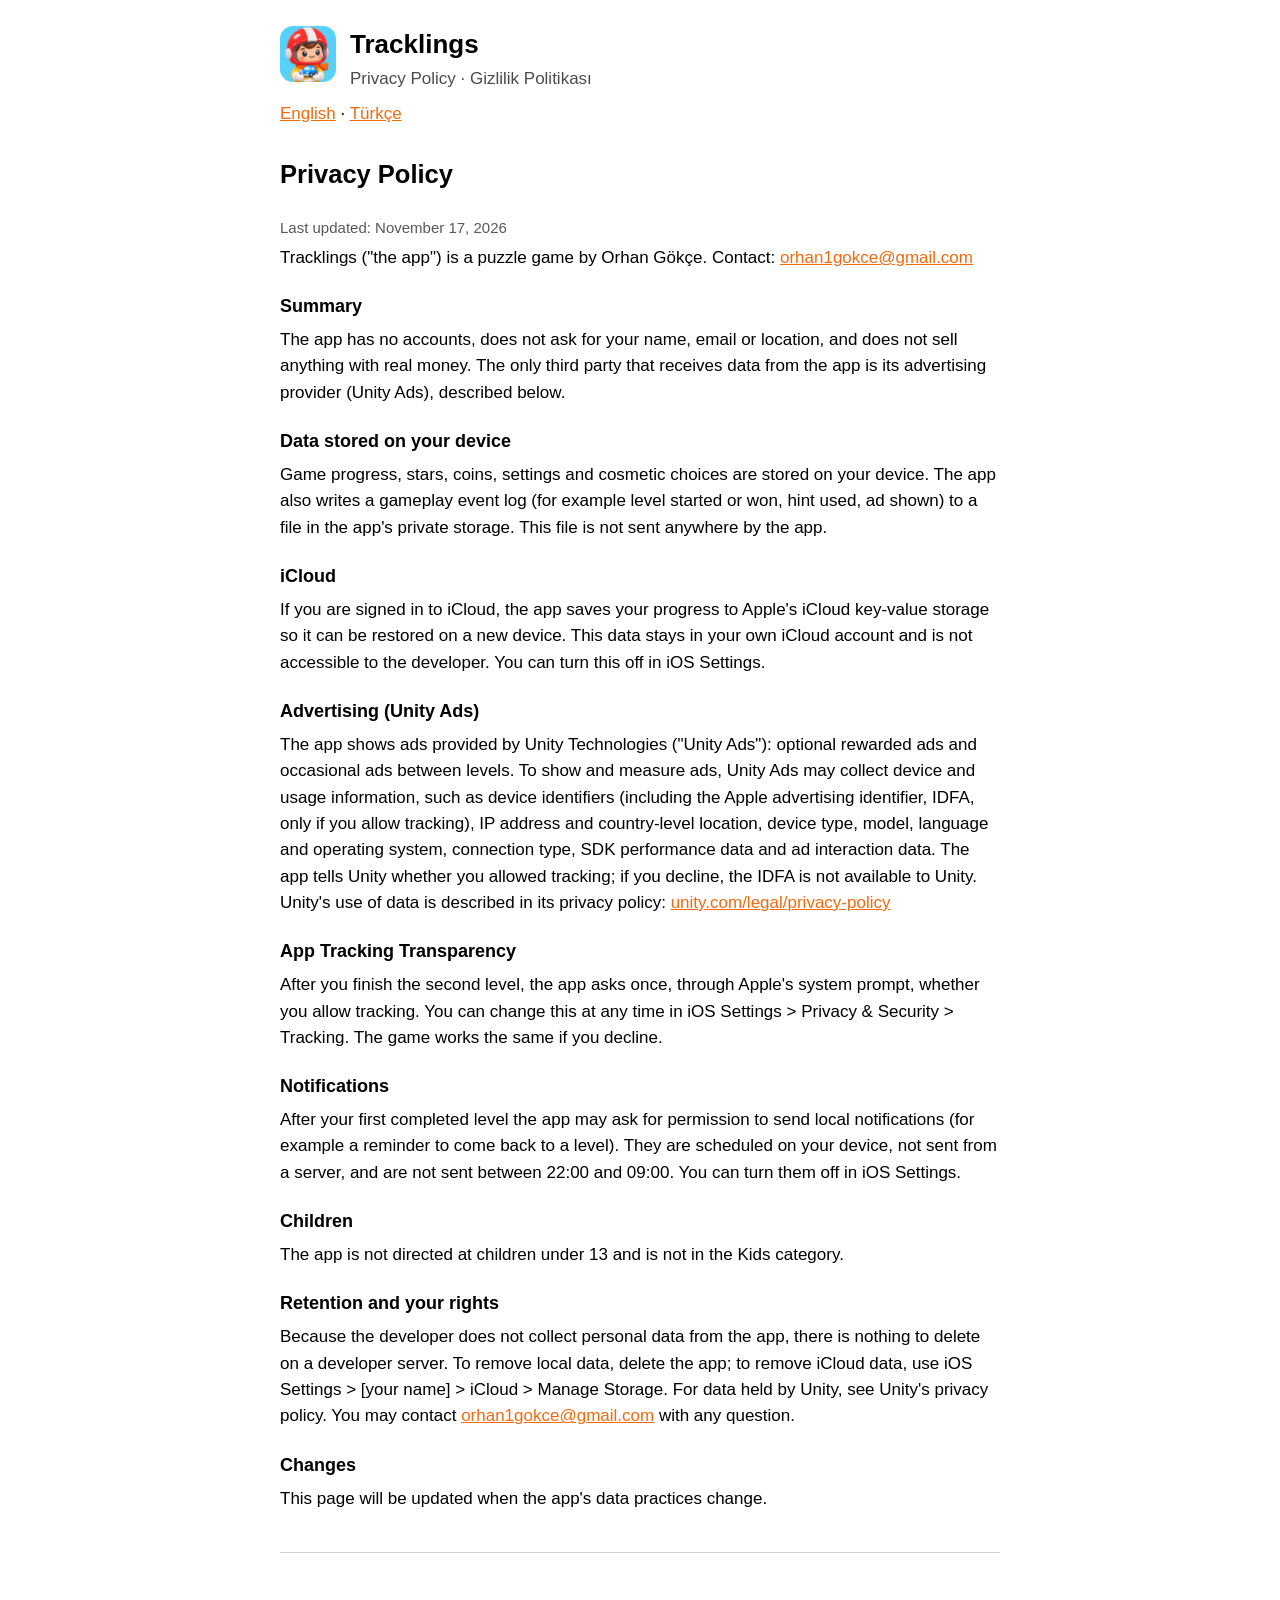
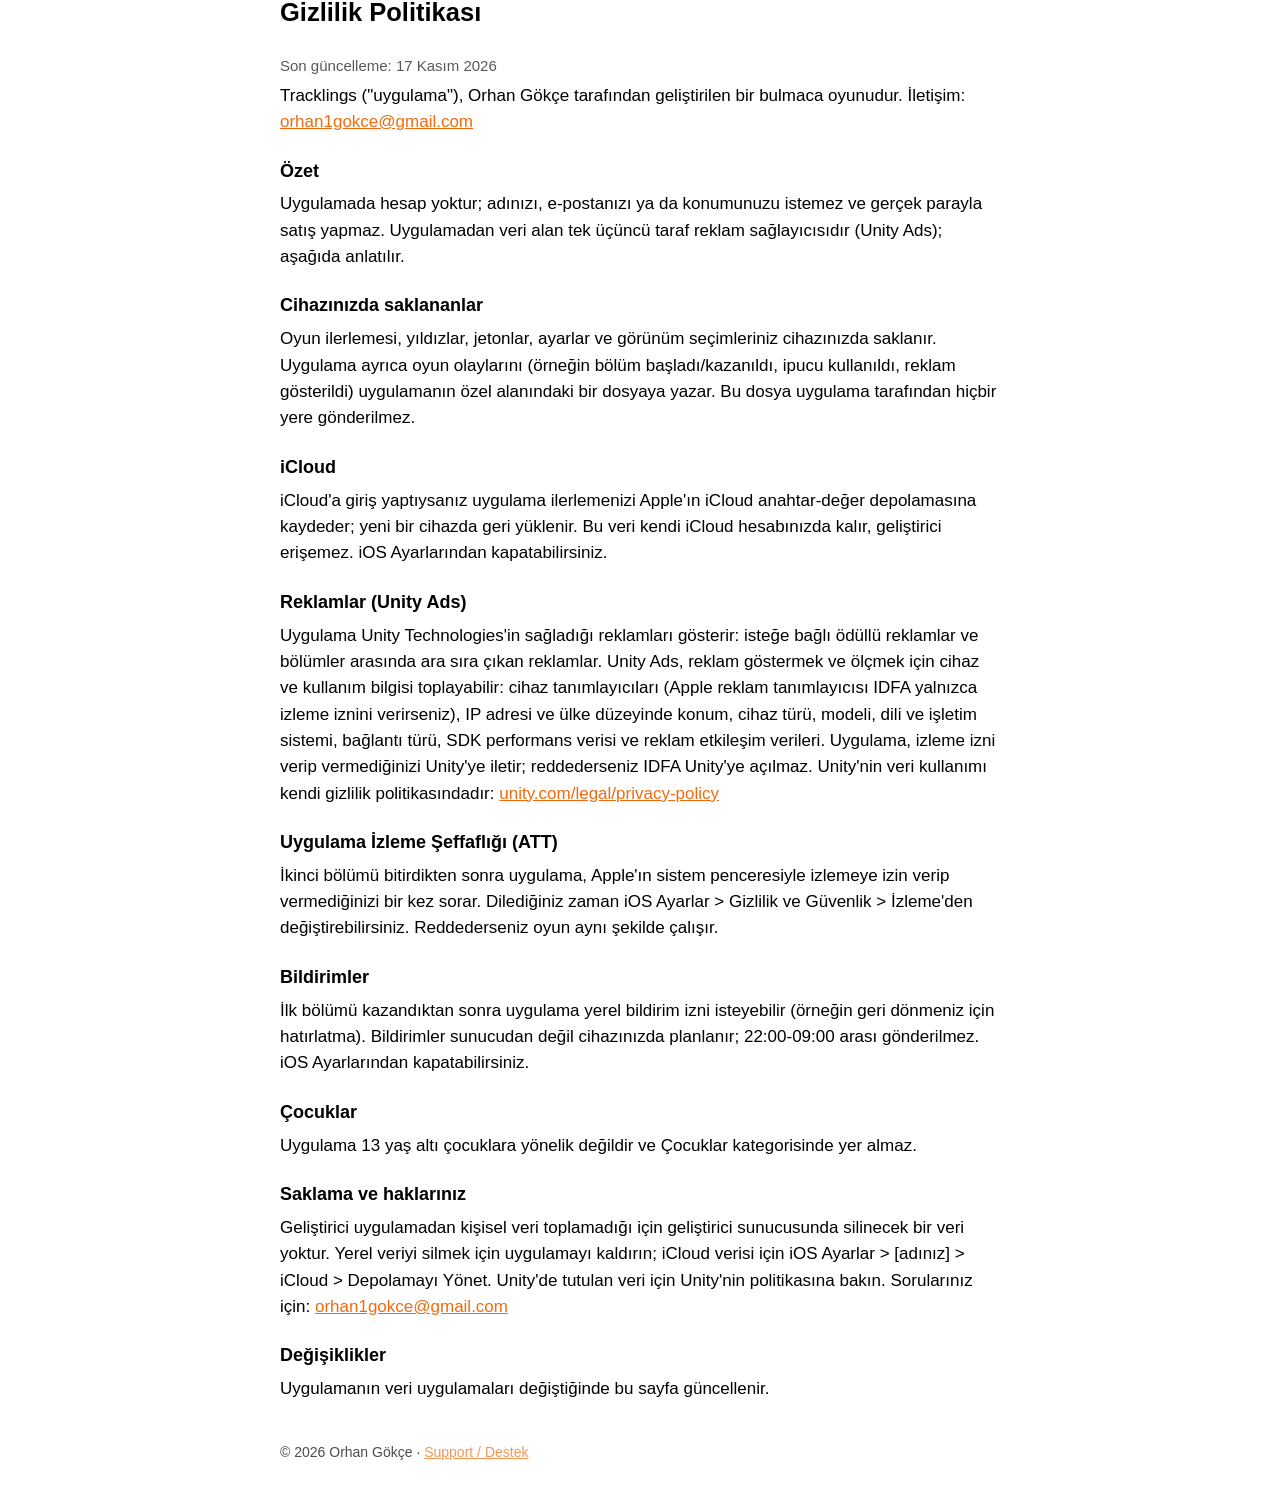
==== privacy.html @ c2fd20dd "Tracklings: privacy policy and support pages" ====
<!DOCTYPE html>
<html lang="en">
<head>
<meta charset="utf-8">
<meta name="viewport" content="width=device-width, initial-scale=1">
<title>Tracklings – Privacy Policy / Gizlilik Politikası</title>
<link rel="icon" href="icon.png">
<link rel="stylesheet" href="style.css">
</head>
<body>
<header><a href="./"><img src="icon.png" alt="" width="56" height="56"></a><div><h1>Tracklings</h1><p>Privacy Policy · Gizlilik Politikası</p></div></header>
<nav><a href="#en">English</a> · <a href="#tr">Türkçe</a></nav>
<main>
<section id="en">
<h2>Privacy Policy</h2>
<p class="muted">Last updated: November 17, 2026</p>
<p>Tracklings ("the app") is a puzzle game by Orhan Gökçe. Contact: <a href="mailto:orhan1gokce@gmail.com">orhan1gokce@gmail.com</a></p>

<h3>Summary</h3>
<p>The app has no accounts, does not ask for your name, email or location, and does not sell anything with real money. The only third party that receives data from the app is its advertising provider (Unity Ads), described below.</p>

<h3>Data stored on your device</h3>
<p>Game progress, stars, coins, settings and cosmetic choices are stored on your device. The app also writes a gameplay event log (for example level started or won, hint used, ad shown) to a file in the app's private storage. This file is not sent anywhere by the app.</p>

<h3>iCloud</h3>
<p>If you are signed in to iCloud, the app saves your progress to Apple's iCloud key-value storage so it can be restored on a new device. This data stays in your own iCloud account and is not accessible to the developer. You can turn this off in iOS Settings.</p>

<h3>Advertising (Unity Ads)</h3>
<p>The app shows ads provided by Unity Technologies ("Unity Ads"): optional rewarded ads and occasional ads between levels. To show and measure ads, Unity Ads may collect device and usage information, such as device identifiers (including the Apple advertising identifier, IDFA, only if you allow tracking), IP address and country-level location, device type, model, language and operating system, connection type, SDK performance data and ad interaction data. The app tells Unity whether you allowed tracking; if you decline, the IDFA is not available to Unity. Unity's use of data is described in its privacy policy: <a href="https://unity.com/legal/privacy-policy">unity.com/legal/privacy-policy</a></p>

<h3>App Tracking Transparency</h3>
<p>After you finish the second level, the app asks once, through Apple's system prompt, whether you allow tracking. You can change this at any time in iOS Settings &gt; Privacy &amp; Security &gt; Tracking. The game works the same if you decline.</p>

<h3>Notifications</h3>
<p>After your first completed level the app may ask for permission to send local notifications (for example a reminder to come back to a level). They are scheduled on your device, not sent from a server, and are not sent between 22:00 and 09:00. You can turn them off in iOS Settings.</p>

<h3>Children</h3>
<p>The app is not directed at children under 13 and is not in the Kids category.</p>

<h3>Retention and your rights</h3>
<p>Because the developer does not collect personal data from the app, there is nothing to delete on a developer server. To remove local data, delete the app; to remove iCloud data, use iOS Settings &gt; [your name] &gt; iCloud &gt; Manage Storage. For data held by Unity, see Unity's privacy policy. You may contact <a href="mailto:orhan1gokce@gmail.com">orhan1gokce@gmail.com</a> with any question.</p>

<h3>Changes</h3>
<p>This page will be updated when the app's data practices change.</p>
</section>

<hr>

<section id="tr" lang="tr">
<h2>Gizlilik Politikası</h2>
<p class="muted">Son güncelleme: 17 Kasım 2026</p>
<p>Tracklings ("uygulama"), Orhan Gökçe tarafından geliştirilen bir bulmaca oyunudur. İletişim: <a href="mailto:orhan1gokce@gmail.com">orhan1gokce@gmail.com</a></p>

<h3>Özet</h3>
<p>Uygulamada hesap yoktur; adınızı, e-postanızı ya da konumunuzu istemez ve gerçek parayla satış yapmaz. Uygulamadan veri alan tek üçüncü taraf reklam sağlayıcısıdır (Unity Ads); aşağıda anlatılır.</p>

<h3>Cihazınızda saklananlar</h3>
<p>Oyun ilerlemesi, yıldızlar, jetonlar, ayarlar ve görünüm seçimleriniz cihazınızda saklanır. Uygulama ayrıca oyun olaylarını (örneğin bölüm başladı/kazanıldı, ipucu kullanıldı, reklam gösterildi) uygulamanın özel alanındaki bir dosyaya yazar. Bu dosya uygulama tarafından hiçbir yere gönderilmez.</p>

<h3>iCloud</h3>
<p>iCloud'a giriş yaptıysanız uygulama ilerlemenizi Apple'ın iCloud anahtar-değer depolamasına kaydeder; yeni bir cihazda geri yüklenir. Bu veri kendi iCloud hesabınızda kalır, geliştirici erişemez. iOS Ayarlarından kapatabilirsiniz.</p>

<h3>Reklamlar (Unity Ads)</h3>
<p>Uygulama Unity Technologies'in sağladığı reklamları gösterir: isteğe bağlı ödüllü reklamlar ve bölümler arasında ara sıra çıkan reklamlar. Unity Ads, reklam göstermek ve ölçmek için cihaz ve kullanım bilgisi toplayabilir: cihaz tanımlayıcıları (Apple reklam tanımlayıcısı IDFA yalnızca izleme iznini verirseniz), IP adresi ve ülke düzeyinde konum, cihaz türü, modeli, dili ve işletim sistemi, bağlantı türü, SDK performans verisi ve reklam etkileşim verileri. Uygulama, izleme izni verip vermediğinizi Unity'ye iletir; reddederseniz IDFA Unity'ye açılmaz. Unity'nin veri kullanımı kendi gizlilik politikasındadır: <a href="https://unity.com/legal/privacy-policy">unity.com/legal/privacy-policy</a></p>

<h3>Uygulama İzleme Şeffaflığı (ATT)</h3>
<p>İkinci bölümü bitirdikten sonra uygulama, Apple'ın sistem penceresiyle izlemeye izin verip vermediğinizi bir kez sorar. Dilediğiniz zaman iOS Ayarlar &gt; Gizlilik ve Güvenlik &gt; İzleme'den değiştirebilirsiniz. Reddederseniz oyun aynı şekilde çalışır.</p>

<h3>Bildirimler</h3>
<p>İlk bölümü kazandıktan sonra uygulama yerel bildirim izni isteyebilir (örneğin geri dönmeniz için hatırlatma). Bildirimler sunucudan değil cihazınızda planlanır; 22:00-09:00 arası gönderilmez. iOS Ayarlarından kapatabilirsiniz.</p>

<h3>Çocuklar</h3>
<p>Uygulama 13 yaş altı çocuklara yönelik değildir ve Çocuklar kategorisinde yer almaz.</p>

<h3>Saklama ve haklarınız</h3>
<p>Geliştirici uygulamadan kişisel veri toplamadığı için geliştirici sunucusunda silinecek bir veri yoktur. Yerel veriyi silmek için uygulamayı kaldırın; iCloud verisi için iOS Ayarlar &gt; [adınız] &gt; iCloud &gt; Depolamayı Yönet. Unity'de tutulan veri için Unity'nin politikasına bakın. Sorularınız için: <a href="mailto:orhan1gokce@gmail.com">orhan1gokce@gmail.com</a></p>

<h3>Değişiklikler</h3>
<p>Uygulamanın veri uygulamaları değiştiğinde bu sayfa güncellenir.</p>
</section>
</main>
<footer>© 2026 Orhan Gökçe · <a href="support.html">Support / Destek</a></footer>
</body>
</html>
---- style.css ----
:root { color-scheme: light dark; --accent: #f26a0d; }
body { font: 17px/1.55 -apple-system, BlinkMacSystemFont, "Segoe UI", Roboto, sans-serif; max-width: 720px; margin: 0 auto; padding: 24px 20px 48px; }
header { display: flex; gap: 14px; align-items: center; margin-bottom: 8px; }
header img { border-radius: 13px; }
header h1 { margin: 0; font-size: 26px; }
header p { margin: 2px 0 0; opacity: .7; }
nav { margin: 8px 0 24px; }
a { color: var(--accent); }
h2 { margin-top: 28px; }
h3 { margin: 22px 0 4px; font-size: 18px; }
p { margin: 6px 0; }
.muted { opacity: .65; font-size: 15px; }
hr { margin: 40px 0; border: 0; border-top: 1px solid rgba(128,128,128,.35); }
footer { margin-top: 40px; font-size: 14px; opacity: .7; }
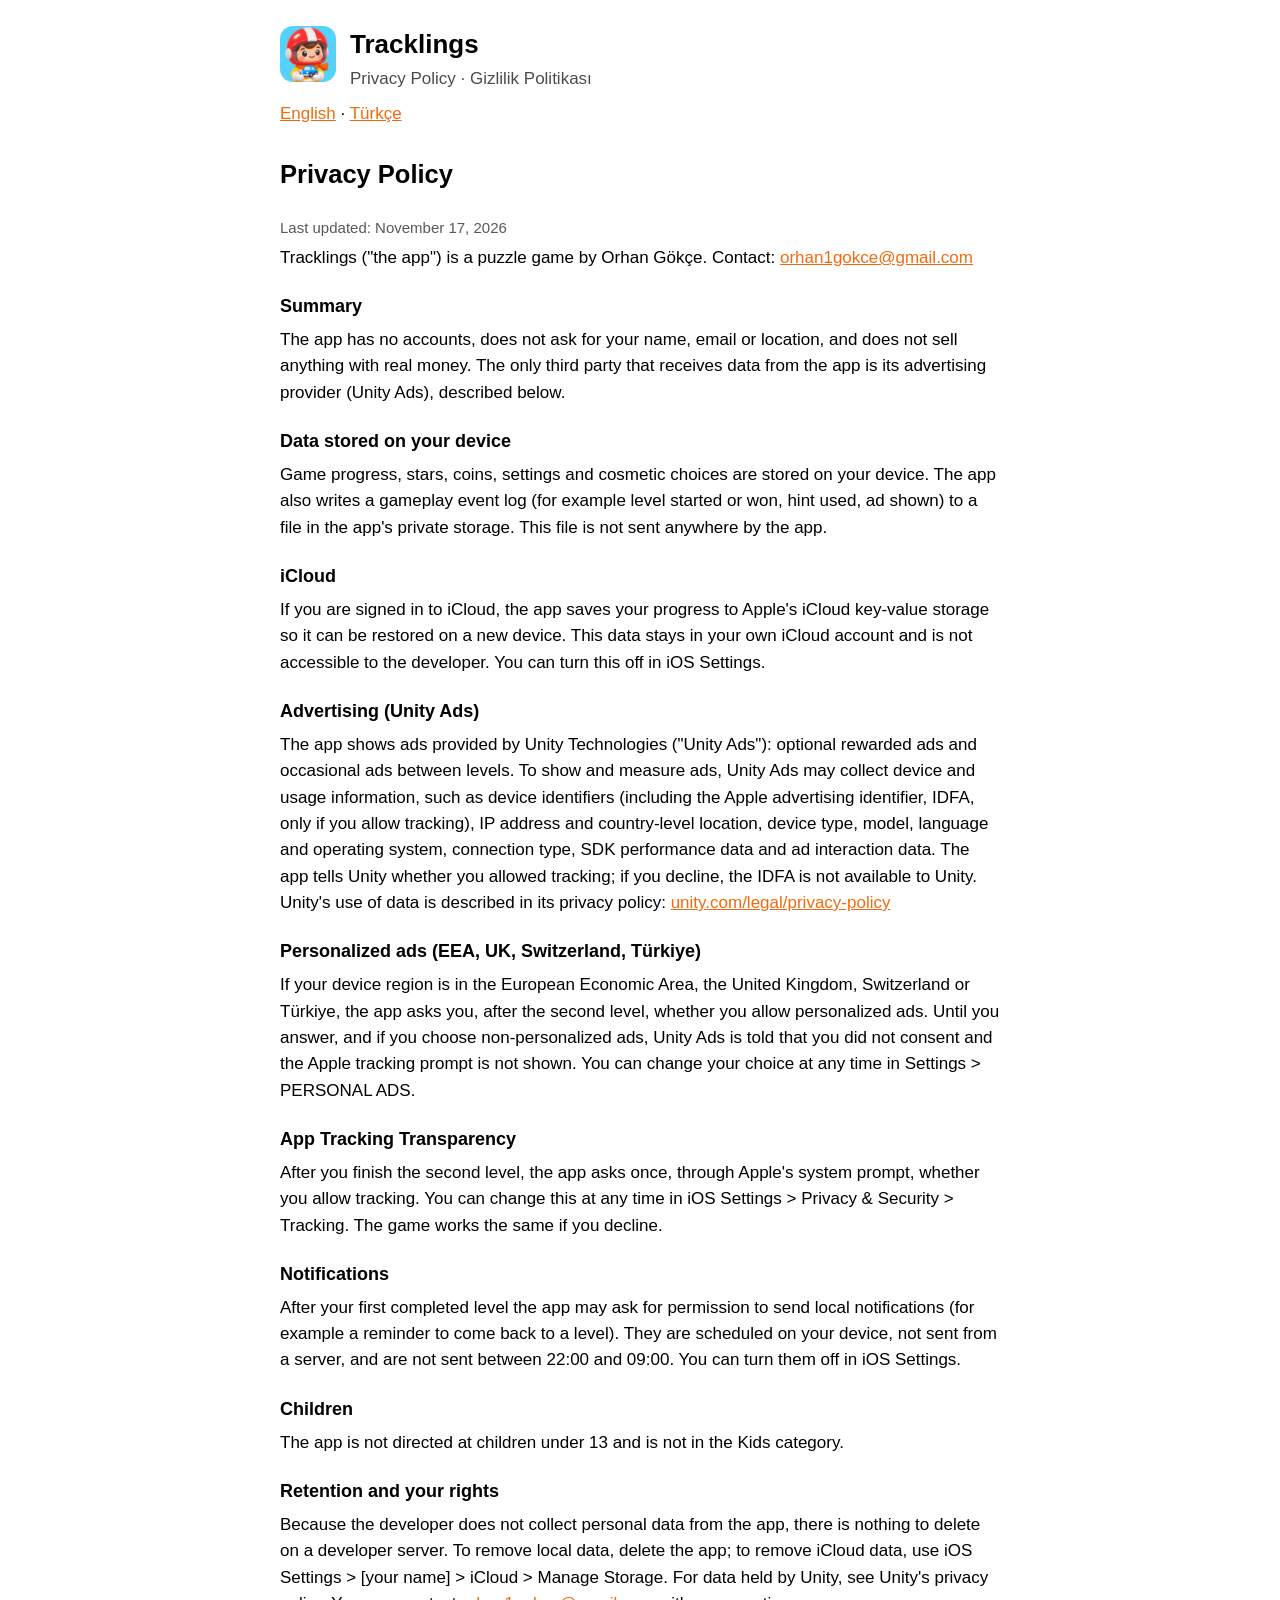
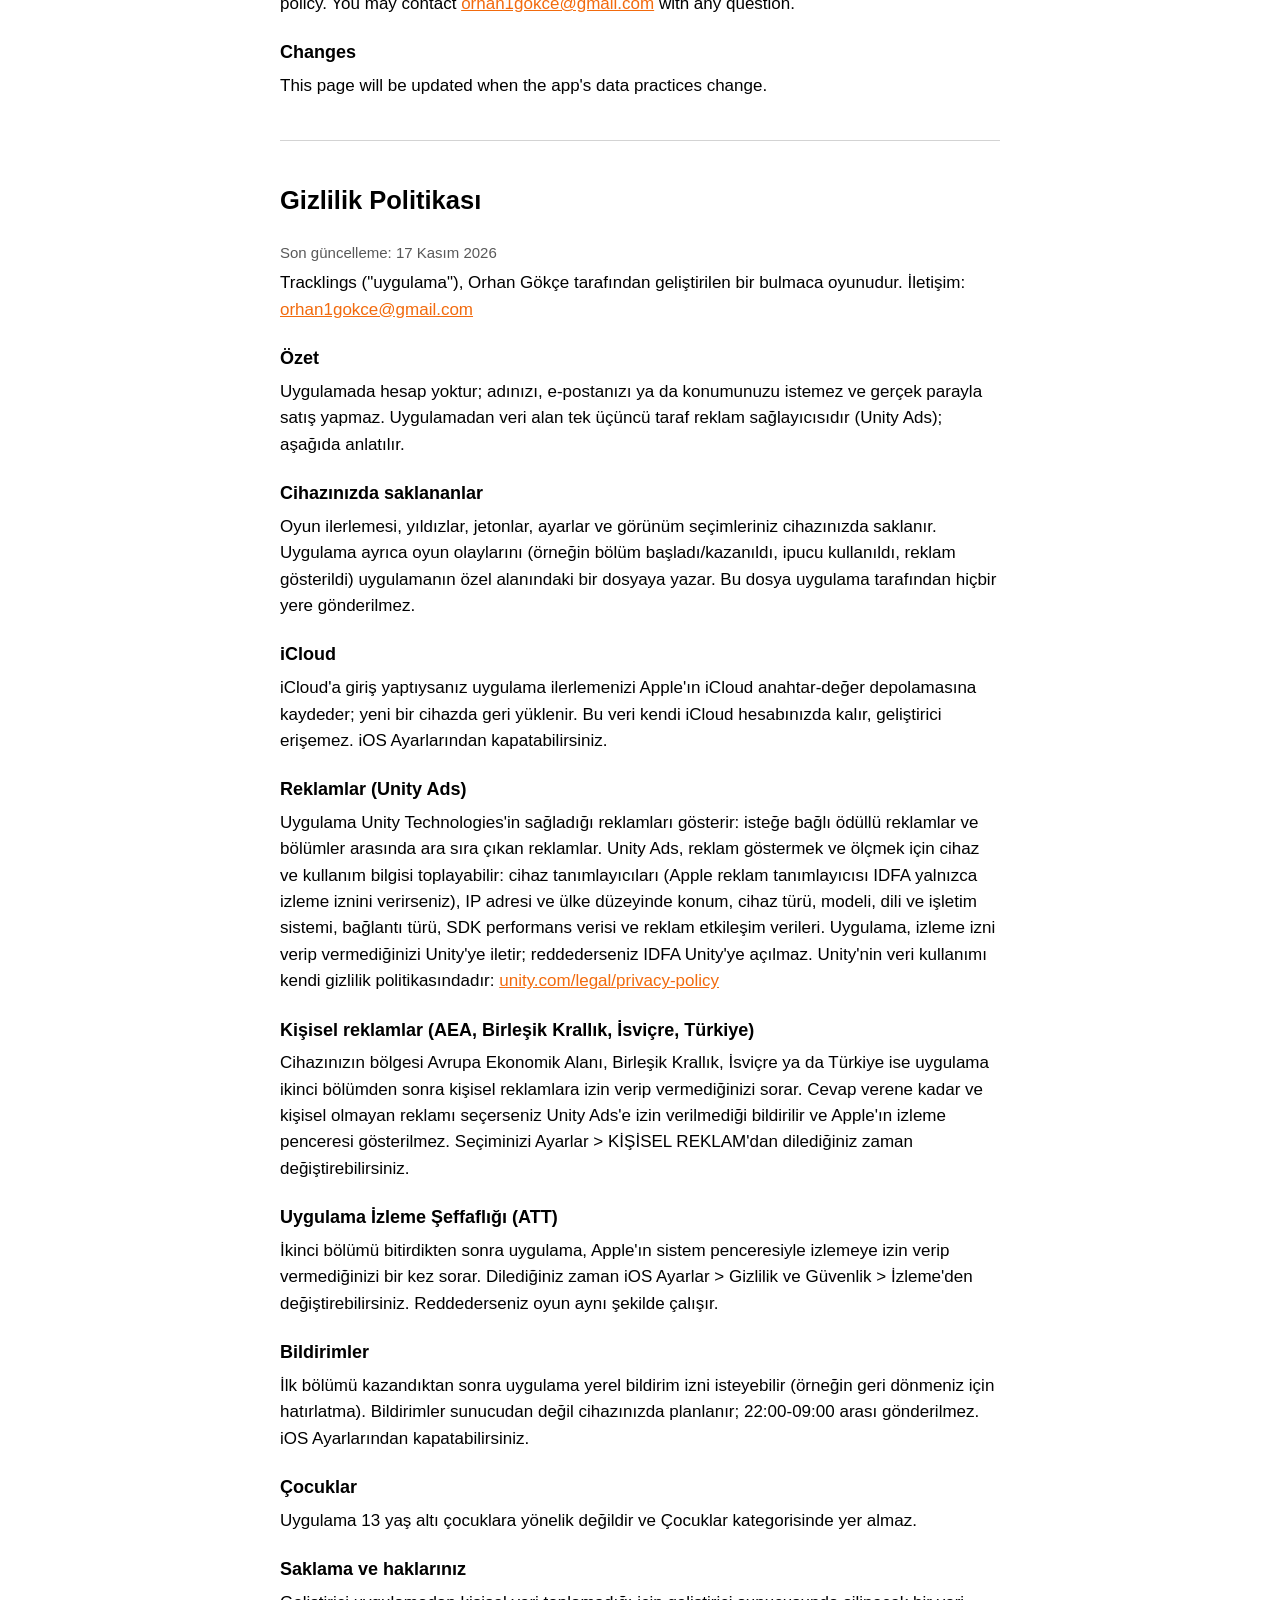
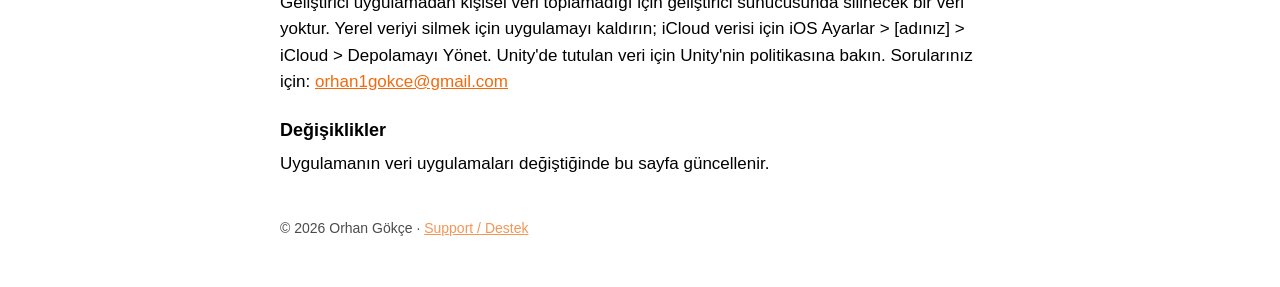
==== commit 20207d2b: "Privacy: personalized ads consent (EEA, UK, CH, TR)" ====
--- a/privacy.html
+++ b/privacy.html
@@ -27,6 +27,9 @@
 
 <h3>Advertising (Unity Ads)</h3>
 <p>The app shows ads provided by Unity Technologies ("Unity Ads"): optional rewarded ads and occasional ads between levels. To show and measure ads, Unity Ads may collect device and usage information, such as device identifiers (including the Apple advertising identifier, IDFA, only if you allow tracking), IP address and country-level location, device type, model, language and operating system, connection type, SDK performance data and ad interaction data. The app tells Unity whether you allowed tracking; if you decline, the IDFA is not available to Unity. Unity's use of data is described in its privacy policy: <a href="https://unity.com/legal/privacy-policy">unity.com/legal/privacy-policy</a></p>
+
+<h3>Personalized ads (EEA, UK, Switzerland, Türkiye)</h3>
+<p>If your device region is in the European Economic Area, the United Kingdom, Switzerland or Türkiye, the app asks you, after the second level, whether you allow personalized ads. Until you answer, and if you choose non-personalized ads, Unity Ads is told that you did not consent and the Apple tracking prompt is not shown. You can change your choice at any time in Settings &gt; PERSONAL ADS.</p>
 
 <h3>App Tracking Transparency</h3>
 <p>After you finish the second level, the app asks once, through Apple's system prompt, whether you allow tracking. You can change this at any time in iOS Settings &gt; Privacy &amp; Security &gt; Tracking. The game works the same if you decline.</p>
@@ -63,6 +66,9 @@
 <h3>Reklamlar (Unity Ads)</h3>
 <p>Uygulama Unity Technologies'in sağladığı reklamları gösterir: isteğe bağlı ödüllü reklamlar ve bölümler arasında ara sıra çıkan reklamlar. Unity Ads, reklam göstermek ve ölçmek için cihaz ve kullanım bilgisi toplayabilir: cihaz tanımlayıcıları (Apple reklam tanımlayıcısı IDFA yalnızca izleme iznini verirseniz), IP adresi ve ülke düzeyinde konum, cihaz türü, modeli, dili ve işletim sistemi, bağlantı türü, SDK performans verisi ve reklam etkileşim verileri. Uygulama, izleme izni verip vermediğinizi Unity'ye iletir; reddederseniz IDFA Unity'ye açılmaz. Unity'nin veri kullanımı kendi gizlilik politikasındadır: <a href="https://unity.com/legal/privacy-policy">unity.com/legal/privacy-policy</a></p>
 
+<h3>Kişisel reklamlar (AEA, Birleşik Krallık, İsviçre, Türkiye)</h3>
+<p>Cihazınızın bölgesi Avrupa Ekonomik Alanı, Birleşik Krallık, İsviçre ya da Türkiye ise uygulama ikinci bölümden sonra kişisel reklamlara izin verip vermediğinizi sorar. Cevap verene kadar ve kişisel olmayan reklamı seçerseniz Unity Ads'e izin verilmediği bildirilir ve Apple'ın izleme penceresi gösterilmez. Seçiminizi Ayarlar &gt; KİŞİSEL REKLAM'dan dilediğiniz zaman değiştirebilirsiniz.</p>
+
 <h3>Uygulama İzleme Şeffaflığı (ATT)</h3>
 <p>İkinci bölümü bitirdikten sonra uygulama, Apple'ın sistem penceresiyle izlemeye izin verip vermediğinizi bir kez sorar. Dilediğiniz zaman iOS Ayarlar &gt; Gizlilik ve Güvenlik &gt; İzleme'den değiştirebilirsiniz. Reddederseniz oyun aynı şekilde çalışır.</p>
 
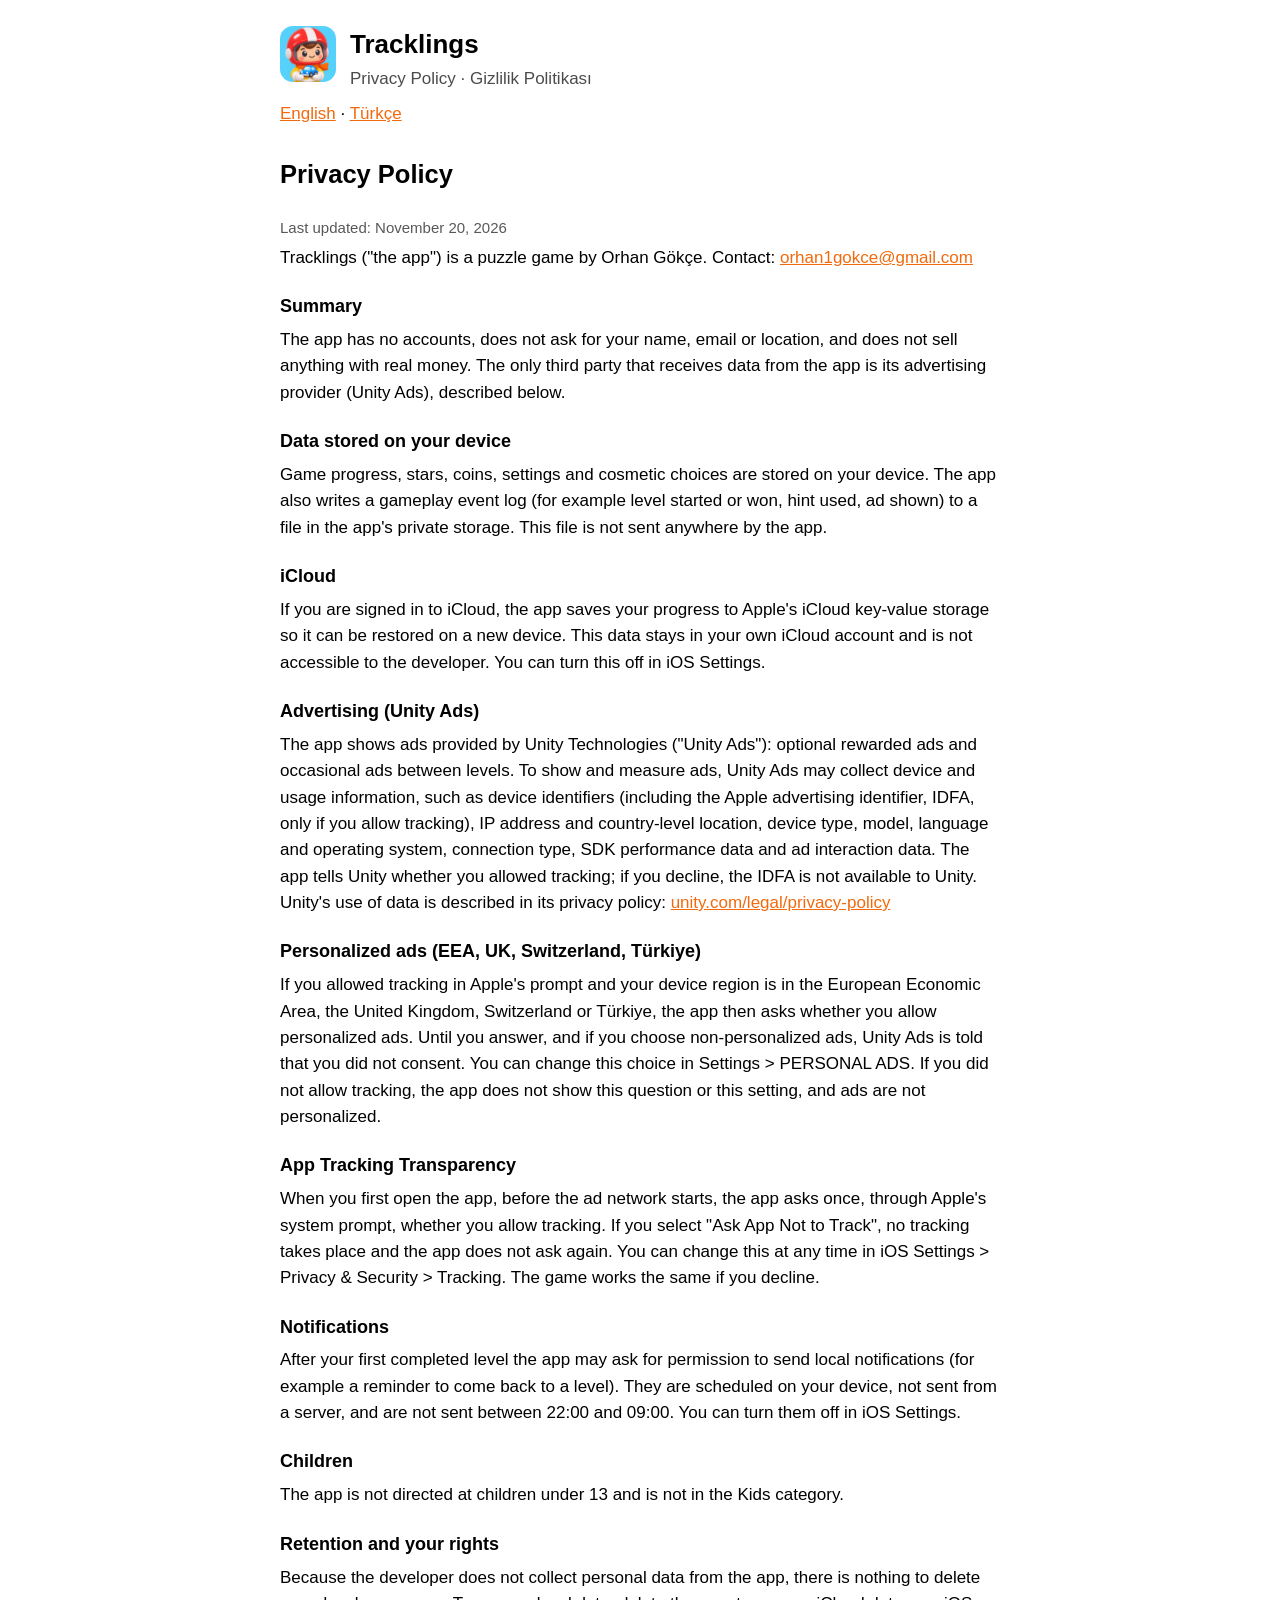
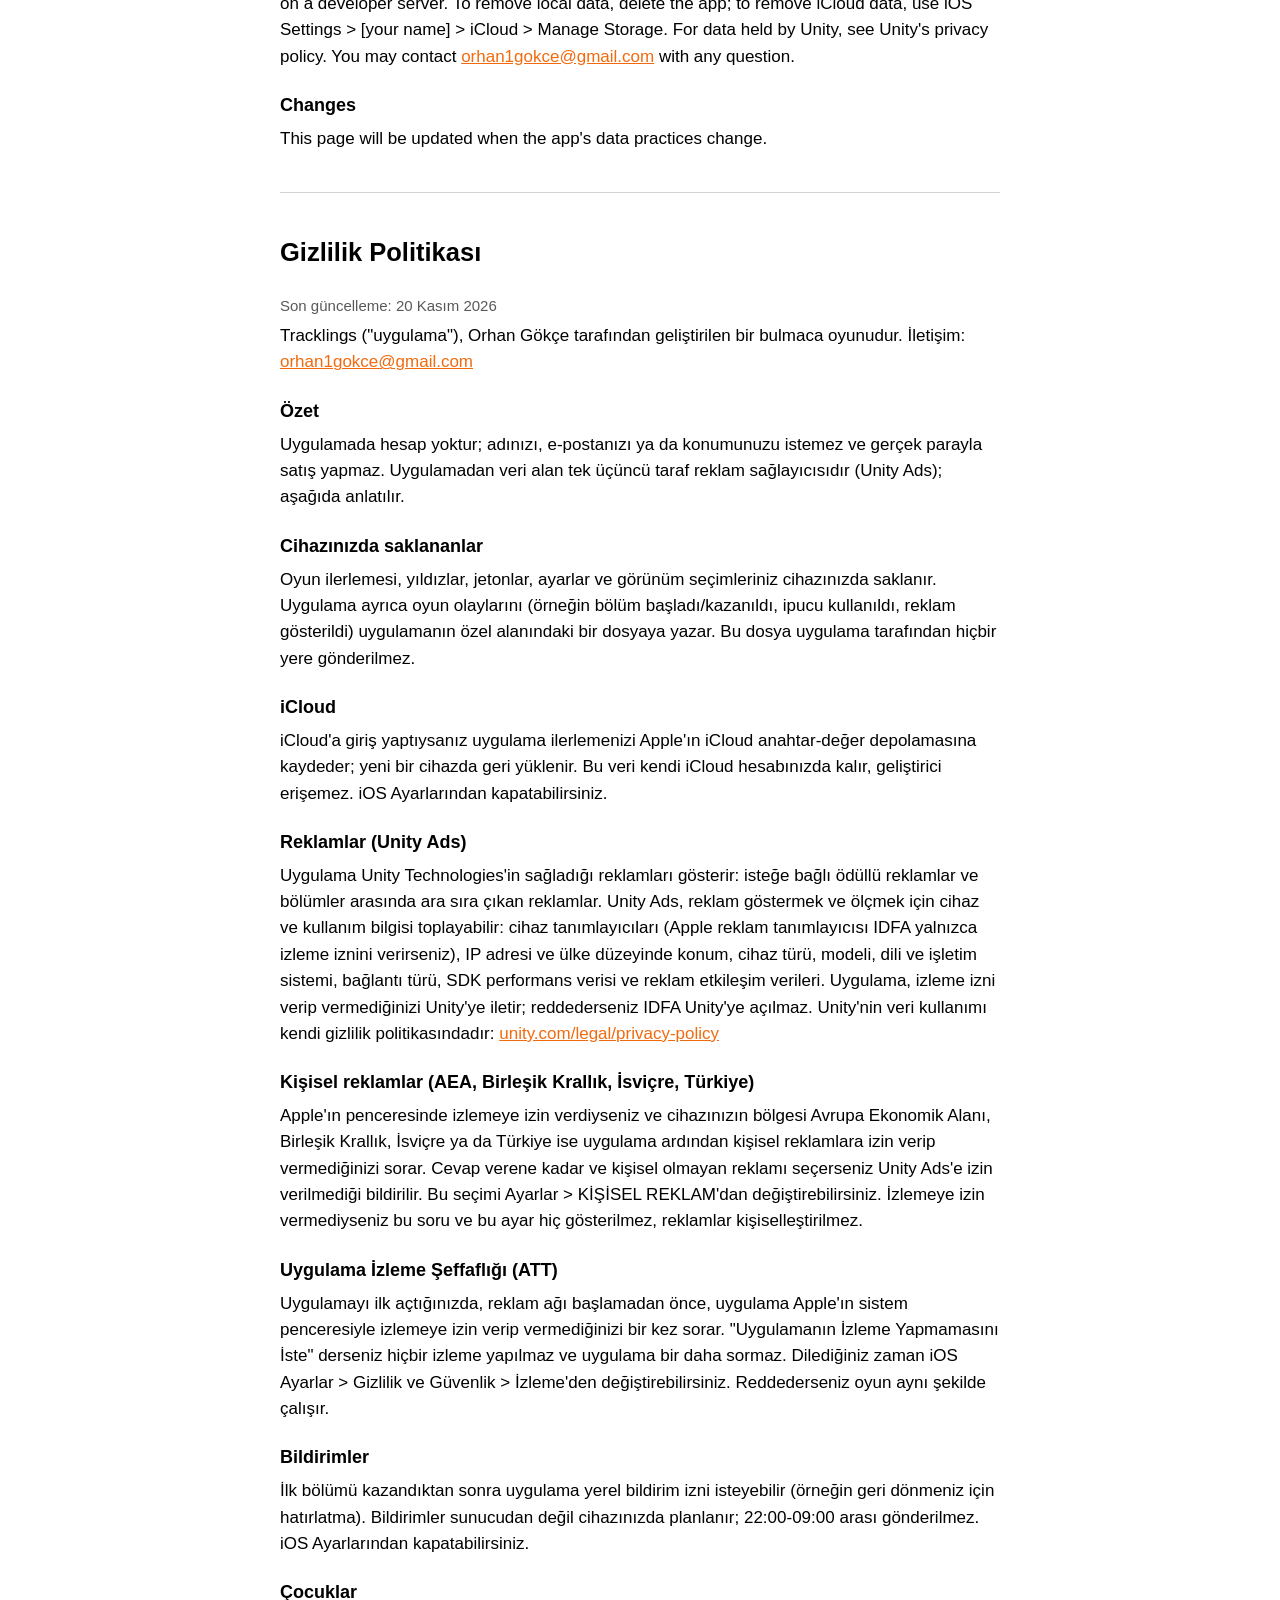
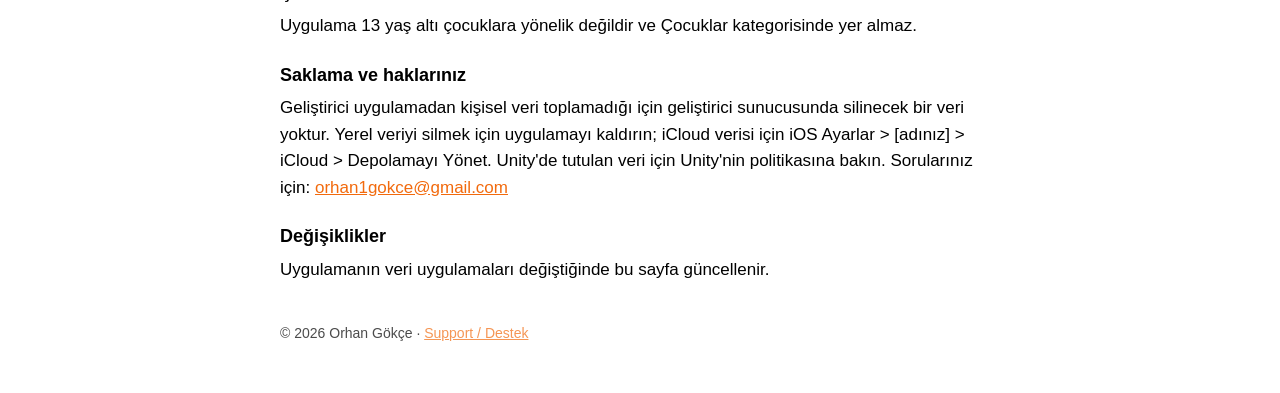
==== commit 402d938c: "Privacy: ATT on first launch, no custom tracking setting after denial" ====
--- a/privacy.html
+++ b/privacy.html
@@ -13,7 +13,7 @@
 <main>
 <section id="en">
 <h2>Privacy Policy</h2>
-<p class="muted">Last updated: November 17, 2026</p>
+<p class="muted">Last updated: November 20, 2026</p>
 <p>Tracklings ("the app") is a puzzle game by Orhan Gökçe. Contact: <a href="mailto:orhan1gokce@gmail.com">orhan1gokce@gmail.com</a></p>
 
 <h3>Summary</h3>
@@ -29,10 +29,10 @@
 <p>The app shows ads provided by Unity Technologies ("Unity Ads"): optional rewarded ads and occasional ads between levels. To show and measure ads, Unity Ads may collect device and usage information, such as device identifiers (including the Apple advertising identifier, IDFA, only if you allow tracking), IP address and country-level location, device type, model, language and operating system, connection type, SDK performance data and ad interaction data. The app tells Unity whether you allowed tracking; if you decline, the IDFA is not available to Unity. Unity's use of data is described in its privacy policy: <a href="https://unity.com/legal/privacy-policy">unity.com/legal/privacy-policy</a></p>
 
 <h3>Personalized ads (EEA, UK, Switzerland, Türkiye)</h3>
-<p>If your device region is in the European Economic Area, the United Kingdom, Switzerland or Türkiye, the app asks you, after the second level, whether you allow personalized ads. Until you answer, and if you choose non-personalized ads, Unity Ads is told that you did not consent and the Apple tracking prompt is not shown. You can change your choice at any time in Settings &gt; PERSONAL ADS.</p>
+<p>If you allowed tracking in Apple's prompt and your device region is in the European Economic Area, the United Kingdom, Switzerland or Türkiye, the app then asks whether you allow personalized ads. Until you answer, and if you choose non-personalized ads, Unity Ads is told that you did not consent. You can change this choice in Settings &gt; PERSONAL ADS. If you did not allow tracking, the app does not show this question or this setting, and ads are not personalized.</p>
 
 <h3>App Tracking Transparency</h3>
-<p>After you finish the second level, the app asks once, through Apple's system prompt, whether you allow tracking. You can change this at any time in iOS Settings &gt; Privacy &amp; Security &gt; Tracking. The game works the same if you decline.</p>
+<p>When you first open the app, before the ad network starts, the app asks once, through Apple's system prompt, whether you allow tracking. If you select "Ask App Not to Track", no tracking takes place and the app does not ask again. You can change this at any time in iOS Settings &gt; Privacy &amp; Security &gt; Tracking. The game works the same if you decline.</p>
 
 <h3>Notifications</h3>
 <p>After your first completed level the app may ask for permission to send local notifications (for example a reminder to come back to a level). They are scheduled on your device, not sent from a server, and are not sent between 22:00 and 09:00. You can turn them off in iOS Settings.</p>
@@ -51,7 +51,7 @@
 
 <section id="tr" lang="tr">
 <h2>Gizlilik Politikası</h2>
-<p class="muted">Son güncelleme: 17 Kasım 2026</p>
+<p class="muted">Son güncelleme: 20 Kasım 2026</p>
 <p>Tracklings ("uygulama"), Orhan Gökçe tarafından geliştirilen bir bulmaca oyunudur. İletişim: <a href="mailto:orhan1gokce@gmail.com">orhan1gokce@gmail.com</a></p>
 
 <h3>Özet</h3>
@@ -67,10 +67,10 @@
 <p>Uygulama Unity Technologies'in sağladığı reklamları gösterir: isteğe bağlı ödüllü reklamlar ve bölümler arasında ara sıra çıkan reklamlar. Unity Ads, reklam göstermek ve ölçmek için cihaz ve kullanım bilgisi toplayabilir: cihaz tanımlayıcıları (Apple reklam tanımlayıcısı IDFA yalnızca izleme iznini verirseniz), IP adresi ve ülke düzeyinde konum, cihaz türü, modeli, dili ve işletim sistemi, bağlantı türü, SDK performans verisi ve reklam etkileşim verileri. Uygulama, izleme izni verip vermediğinizi Unity'ye iletir; reddederseniz IDFA Unity'ye açılmaz. Unity'nin veri kullanımı kendi gizlilik politikasındadır: <a href="https://unity.com/legal/privacy-policy">unity.com/legal/privacy-policy</a></p>
 
 <h3>Kişisel reklamlar (AEA, Birleşik Krallık, İsviçre, Türkiye)</h3>
-<p>Cihazınızın bölgesi Avrupa Ekonomik Alanı, Birleşik Krallık, İsviçre ya da Türkiye ise uygulama ikinci bölümden sonra kişisel reklamlara izin verip vermediğinizi sorar. Cevap verene kadar ve kişisel olmayan reklamı seçerseniz Unity Ads'e izin verilmediği bildirilir ve Apple'ın izleme penceresi gösterilmez. Seçiminizi Ayarlar &gt; KİŞİSEL REKLAM'dan dilediğiniz zaman değiştirebilirsiniz.</p>
+<p>Apple'ın penceresinde izlemeye izin verdiyseniz ve cihazınızın bölgesi Avrupa Ekonomik Alanı, Birleşik Krallık, İsviçre ya da Türkiye ise uygulama ardından kişisel reklamlara izin verip vermediğinizi sorar. Cevap verene kadar ve kişisel olmayan reklamı seçerseniz Unity Ads'e izin verilmediği bildirilir. Bu seçimi Ayarlar &gt; KİŞİSEL REKLAM'dan değiştirebilirsiniz. İzlemeye izin vermediyseniz bu soru ve bu ayar hiç gösterilmez, reklamlar kişiselleştirilmez.</p>
 
 <h3>Uygulama İzleme Şeffaflığı (ATT)</h3>
-<p>İkinci bölümü bitirdikten sonra uygulama, Apple'ın sistem penceresiyle izlemeye izin verip vermediğinizi bir kez sorar. Dilediğiniz zaman iOS Ayarlar &gt; Gizlilik ve Güvenlik &gt; İzleme'den değiştirebilirsiniz. Reddederseniz oyun aynı şekilde çalışır.</p>
+<p>Uygulamayı ilk açtığınızda, reklam ağı başlamadan önce, uygulama Apple'ın sistem penceresiyle izlemeye izin verip vermediğinizi bir kez sorar. "Uygulamanın İzleme Yapmamasını İste" derseniz hiçbir izleme yapılmaz ve uygulama bir daha sormaz. Dilediğiniz zaman iOS Ayarlar &gt; Gizlilik ve Güvenlik &gt; İzleme'den değiştirebilirsiniz. Reddederseniz oyun aynı şekilde çalışır.</p>
 
 <h3>Bildirimler</h3>
 <p>İlk bölümü kazandıktan sonra uygulama yerel bildirim izni isteyebilir (örneğin geri dönmeniz için hatırlatma). Bildirimler sunucudan değil cihazınızda planlanır; 22:00-09:00 arası gönderilmez. iOS Ayarlarından kapatabilirsiniz.</p>
